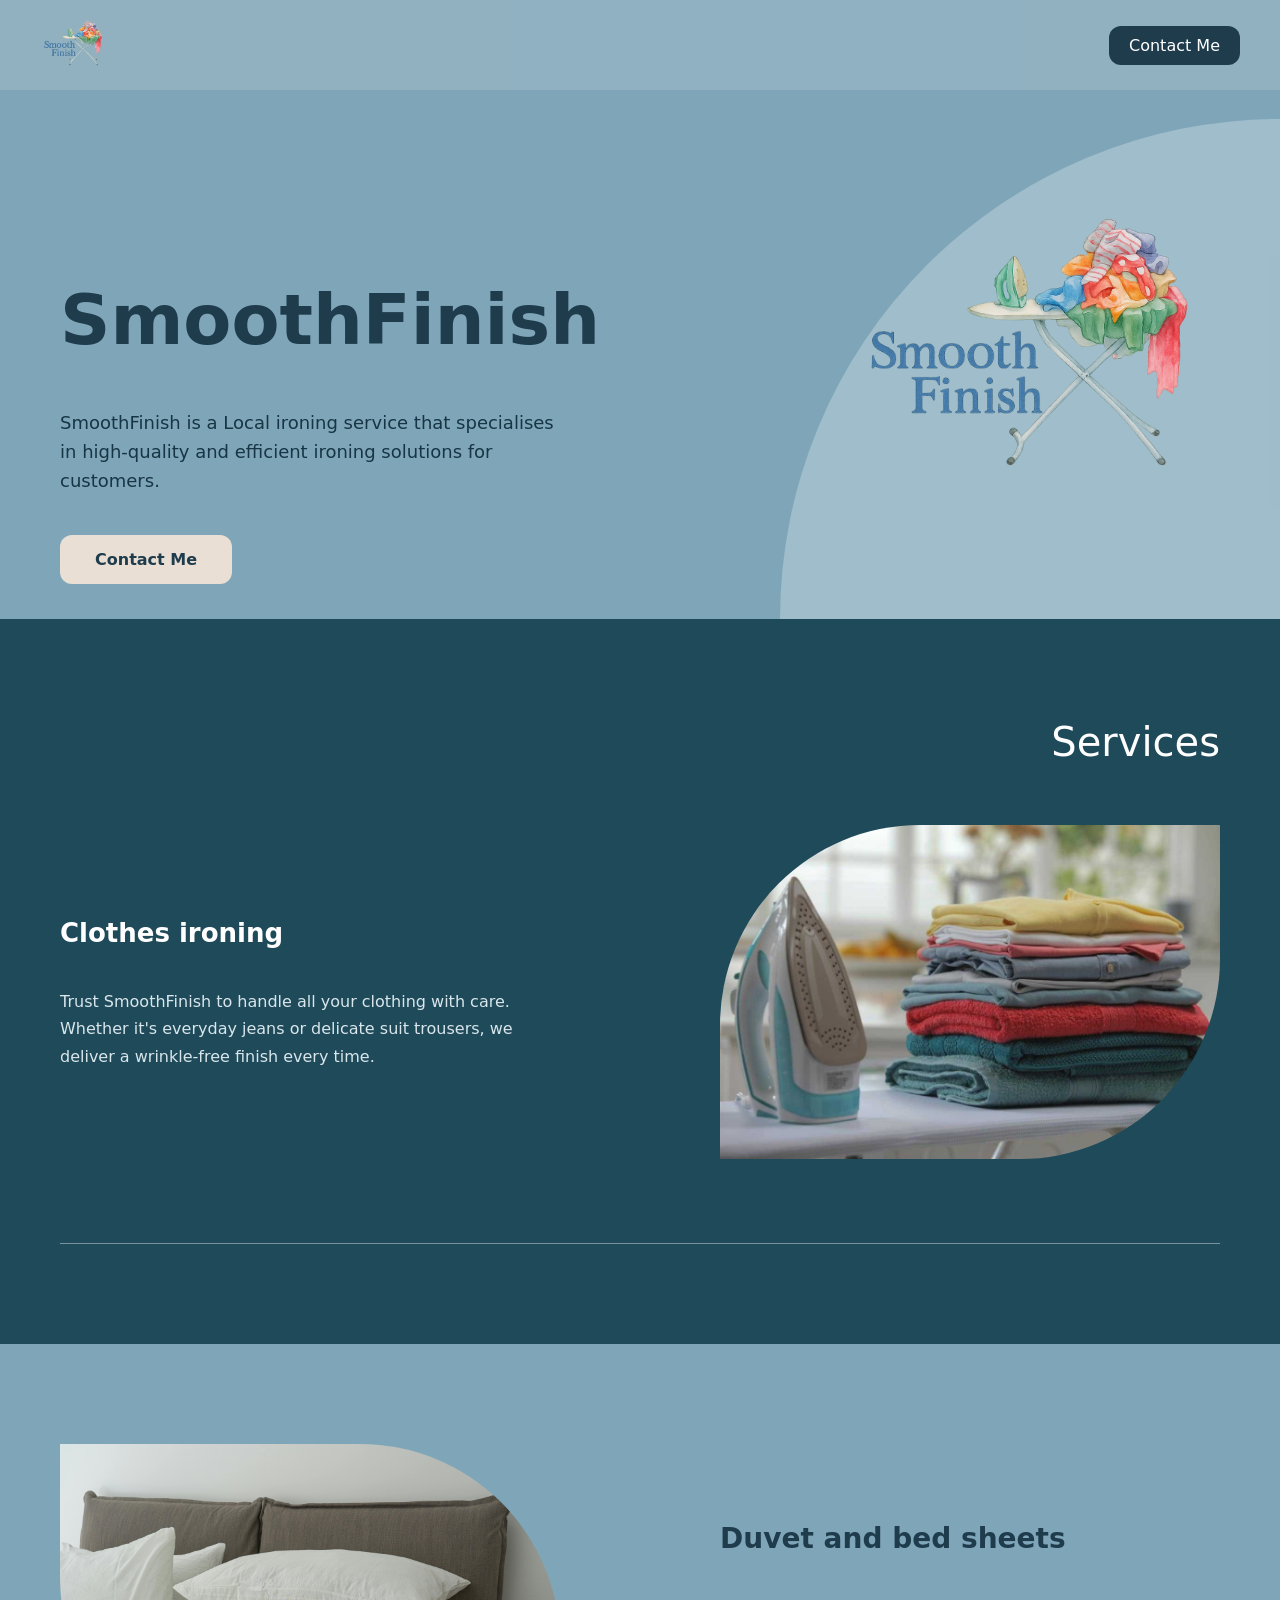
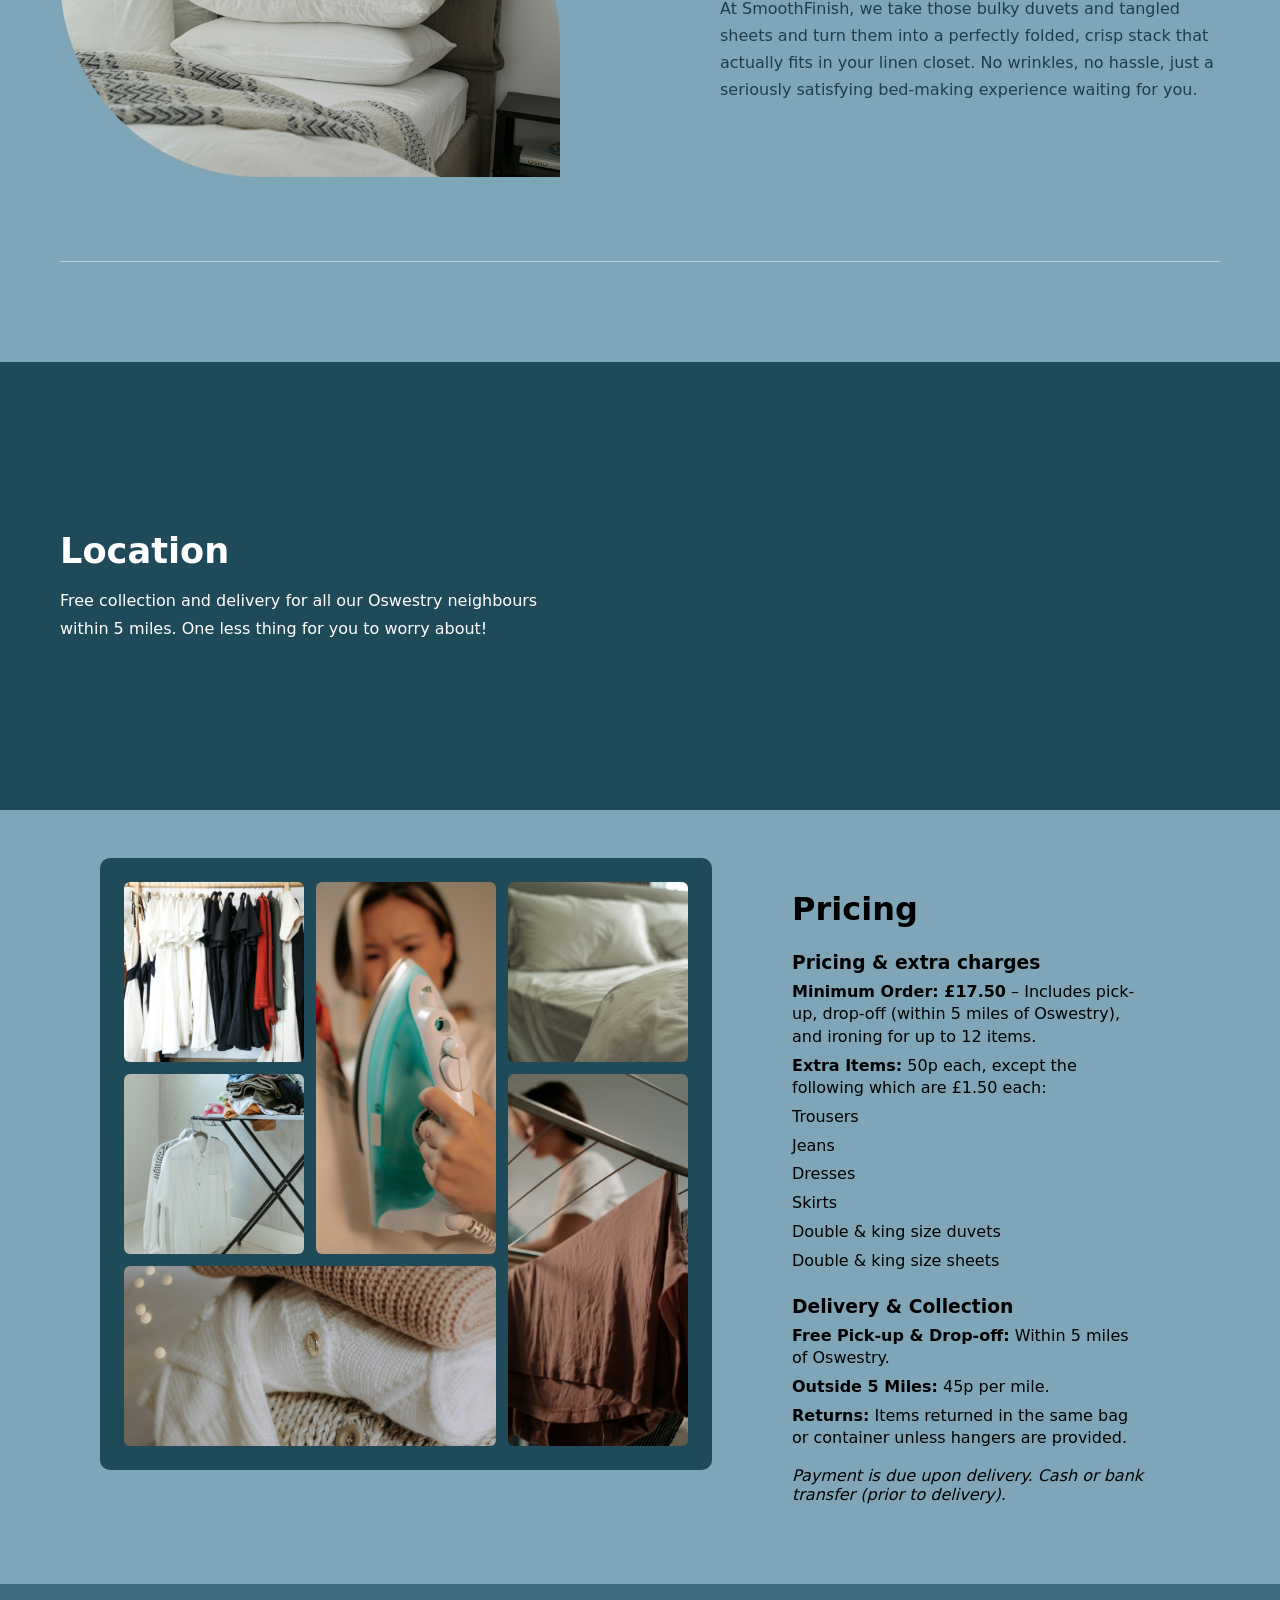
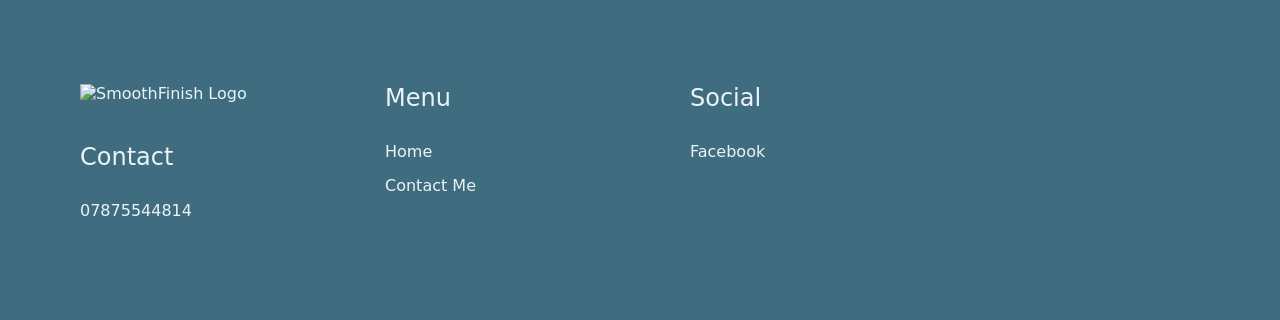
==== index.html @ 166f180a "Move website files to root for GitHub Pages" ====
<!DOCTYPE html>
<html lang="en">
<head>
    <meta charset="UTF-8">
    <title>SmoothFinish</title>
    <meta name="viewport" content="width=device-width, initial-scale=1.0">
    <link rel="stylesheet" href="style.css">
</head>
<body>
<header class="sticky-nav" id="mainNavbar">
        <div class="logo">
            <a href="index.html"><img src="images/Logo.png" alt="SmoothFinish Logo"></a>
        </div>
        <a href="contact.html" class="nav-btn">Contact Me</a>
    </header>

    <!-- Hero section -->
    <section class="hero">
        <!-- quarter‑circle at BOTTOM-RIGHT -->
        <div class="hero-quarter">
            <div class="quarter-bg"></div>
            <img src="images/Logo.png" alt="SmoothFinish icon" class="quarter-logo">
        </div>

        <!-- main content -->
        <div class="hero-content">
            <div class="hero-text">
                <h1>SmoothFinish</h1>
                <p>
                    SmoothFinish is a Local ironing service that specialises in
                    high-quality and efficient ironing solutions for customers.
                </p>
                <a href="contact.html" class="main-btn">Contact Me</a>
            </div>
            <div class="hero-image"></div>
        </div>
    </section>


<section class="services">

    <div class="services-header">
        <h2>Services</h2>
    </div>

    <div class="services-content">

        <div class="services-text">
            <h3>Clothes ironing</h3>
            <p>
                Trust SmoothFinish to handle all your clothing with care.
                Whether it's everyday jeans or delicate suit trousers,
                we deliver a wrinkle-free finish every time.
            </p>
        </div>

        <div class="services-image">
            <img src="images/ironing-your-clothes.jpg" alt="Folded Clothes">
        </div>

    </div>

    <div class="services-line"></div>

</section>
<section class="bedding">

    <div class="bedding-content">

        <div class="bedding-image">
            <img src="images/duvetsheets.jpg" alt="Duvet and Bed Sheets">
        </div>

        <div class="bedding-text">
            <h3>Duvet and bed sheets</h3>
            <p>
                At SmoothFinish, we take those bulky duvets and tangled sheets
                and turn them into a perfectly folded, crisp stack that actually
                fits in your linen closet. No wrinkles, no hassle, just a
                seriously satisfying bed-making experience waiting for you.
            </p>
        </div>

    </div>

    <div class="bedding-line"></div>

</section>
<section class="location-section">
  <div class="location-inner">
    <div class="location-content">
      <h2>Location</h2>
      <p>
        Free collection and delivery for all our Oswestry neighbours within 5 miles.
        One less thing for you to worry about!
      </p>
    </div>

    <div class="location-map">
      <iframe
        src="https://www.google.com/maps/embed?pb=!1m18!1m12!1m3!1d2421.676969221932!2d-3.060!3d52.861!2m3!1f0!2f0!3f0!3m2!1i1024!2i768!4f13.1!3m3!1m2!1s0x4865b4f0e0f0!2sSmoothFinish!5e0!3m2!1sen!2suk!4v000000000"
        allowfullscreen=""
        loading="lazy"
        referrerpolicy="no-referrer-when-downgrade">
      </iframe>
    </div>
  </div>
</section>
<section class="pricing-section">
  <div class="images-box">
    <div class="pricing-grid">
      <img src="images/hangingclothes.jpg" alt="">
      <img src="images/iron.jpg" alt="">
      <img src="images/bed.jpg" alt="">
      <img src="images/ironingboard.jpg" alt="">
      <img src="images/hanging.jpg" alt="">
      <img src="images/foldedsheets.jpg" alt="">
    </div>
  </div>

  <div class="pricing-box">
    <h2>Pricing</h2>

    <h3>Pricing & extra charges</h3>
    <ul>
      <li><strong>Minimum Order: £17.50</strong> – Includes pick-up, drop-off (within 5 miles of Oswestry), and ironing for up to 12 items.</li>
      <li><strong>Extra Items:</strong> 50p each, except the following which are £1.50 each:</li>
      <li>Trousers</li>
      <li>Jeans</li>
      <li>Dresses</li>
      <li>Skirts</li>
      <li>Double & king size duvets</li>
      <li>Double & king size sheets</li>
    </ul>

    <h3>Delivery & Collection</h3>
    <ul>
      <li><strong>Free Pick-up & Drop-off:</strong> Within 5 miles of Oswestry.</li>
      <li><strong>Outside 5 Miles:</strong> 45p per mile.</li>
      <li><strong>Returns:</strong> Items returned in the same bag or container unless hangers are provided.</li>
    </ul>

    <p class="payment-note">
      Payment is due upon delivery. Cash or bank transfer (prior to delivery).
    </p>
  </div>
</section>

<footer class="footer">

    <div class="footer-container">

        <!-- Column 1 -->
        <div class="footer-col">
            <img src="images/logo.png" alt="SmoothFinish Logo" class="footer-logo">
            <h3>Contact</h3>
            <p>07875544814</p>
        </div>

        <!-- Column 2 -->
        <div class="footer-col">
            <h3>Menu</h3>
            <a href="index.html">Home</a>
            <a href="contact.html">Contact Me</a>
        </div>

        <!-- Column 3 -->
        <div class="footer-col">
            <h3>Social</h3>
            <a href="https://www.facebook.com/profile.php?id=61587972356042">Facebook</a>
        </div>

    </div>

</footer>


 <script>
        (function() {
            const navbar = document.getElementById('mainNavbar');
            let lastScrollY = window.scrollY;
            let ticking = false;

            function updateNavbar() {
                const currentScrollY = window.scrollY;

                // Scrolling down & past a small threshold -> hide navbar
                if (currentScrollY > lastScrollY && currentScrollY > 60) {
                    navbar.classList.add('nav-hidden');
                } 
                // Scrolling up -> show navbar
                else if (currentScrollY < lastScrollY) {
                    navbar.classList.remove('nav-hidden');
                }

                // At the very top, ensure it's always visible
                if (currentScrollY <= 10) {
                    navbar.classList.remove('nav-hidden');
                }

                lastScrollY = currentScrollY;
                ticking = false;
            }

            window.addEventListener('scroll', function() {
                if (!ticking) {
                    window.requestAnimationFrame(updateNavbar);
                    ticking = true;
                }
            });

            // Initial call to set correct state
            updateNavbar();
        })();
    </script>
</body>
</html>
---- style.css ----
body {
    margin: 0;
    font-family: system-ui, -apple-system, 'Segoe UI', Roboto, sans-serif;
    overflow-x: hidden;
    width: 100%;
}

      /* reset & base */
        * {
            margin: 0;
            padding: 0;
            box-sizing: border-box;
        }

        body {
            font-family: system-ui, -apple-system, 'Segoe UI', Roboto, sans-serif;
            background: #d9e2e6;
            min-height: 200vh; /* provides scroll to demonstrate behavior */
        }

        /* ----- AUTO-HIDE STICKY NAVBAR (JS enhanced) ----- */
        .sticky-nav {
            display: flex;
            justify-content: space-between;
            align-items: center;
            padding: 10px 40px;
            background-color: rgba(127, 166, 184, 0.8); /* adjust 0.5 to your desired opacity */
            position: sticky;
            top: 0;
            z-index: 1000;
            width: 100%;
            transition: transform 0.3s ease;
        }

        /* hidden state – slide up out of view */
        .sticky-nav.nav-hidden {
            transform: translateY(-100%);
        }

        .logo img {
            height: 70px;
            display: block;
        }

        .nav-btn {
            background-color: #1f3c4d;
            color: white;
            padding: 10px 20px;
            border-radius: 12px;
            text-decoration: none;
            font-size: 16px;
            font-weight: 500;
            font-family: system-ui, -apple-system, 'Segoe UI', Roboto, sans-serif;
            transition: background 0.2s;
        }
        .nav-btn:hover {
            background-color: #14303e;
        }

        /* ----- HERO SECTION ----- */
        .hero {
            background-color: #7fa6b8;
            min-height: 20vh;
            position: relative;
            overflow: hidden;
            width: 100%;
            display: flex;
            flex-direction: column;
        }

        /* Hero content */
        .hero-content {
            display: flex;
            align-items: flex-start;
            justify-content: space-between;
            padding: 15% 60px 0 60px; /* increased to match logo vertical position */
            padding-bottom: 15px;
            flex: 1;
            width: 100%;
            position: relative;
            z-index: 5;
        }

        .hero-text {
            max-width: 500px;
            align-self: flex-start; /* ensure text stays at top regardless of zoom */
            margin-top: 0; /* remove any default margin */
            padding-bottom: 10px; /* add some breathing room below text */
        }

        .hero-text h1 {
            font-size: 70px;
            color: #1f3c4d;
            margin-bottom: 50px;
            line-height: 1.1;
        }

        .hero-text p {
            font-size: 18px;
            line-height: 1.6;
            color: #173544;
        }

        .main-btn {
            display: inline-block;
            margin-top: 40px;
            background-color: #e9dfd4;
            color: #1f3c4d;
            padding: 15px 35px;
            border-radius: 12px;
            text-decoration: none;
            font-weight: bold;
            transition: background 0.2s;
            margin-bottom: 10px;
        }
        .main-btn:hover {
            background-color: #ddd1c2;
        }

        /* ----- QUARTER CIRCLE at BOTTOM-RIGHT ----- */
        .hero-quarter {
            position: absolute;
            bottom: 0;
            right: 0;
            width: 500px;
            height: 500px;
            z-index: 2;
            pointer-events: none;
        }

        .hero-quarter .quarter-bg {
            position: absolute;
            bottom: 0;
            right: 0;
            width: 100%;
            height: 100%;
            background-color: rgba(255, 255, 255, 0.25);
            border-top-left-radius: 100%;
        }

        .hero-quarter .quarter-logo {
            position: absolute;
            top: 20%;
            left: 25%;
            transform: translate(-15%, -15%);
            width: 30vw; /* responsive to viewport width, scales with zoom */
            max-width: 400px; /* cap at original size */
            height: auto;
            z-index: 3;
            pointer-events: none;
        }

        /* hide original .hero-image */
        .hero-image {
            display: none;
        }

        /* responsive adjustments */
        @media (max-width: 1100px) {
            .hero-quarter {
                width: 400px;
                height: 400px;
            }
            .hero-quarter .quarter-logo {
                width: 100px;
                top: 28%;
                left: 28%;
                transform: translate(-10%, -10%);
            }
            .sticky-nav {
                padding: 20px 40px;
            }
        }

        @media (max-width: 800px) {
            .hero-content {
                flex-direction: column;
                padding: 0 30px;
                justify-content: center;
            }
            .hero-quarter {
                width: 300px;
                height: 300px;
            }
            .hero-quarter .quarter-logo {
                width: 80px;
                top: 30%;
                left: 30%;
            }
            .hero-text h1 {
                font-size: 50px;
            }
            .sticky-nav {
                padding: 15px 30px;
            }
        }

        @media (max-width: 500px) {
            .sticky-nav {
                padding: 8px 16px;
            }
            .sticky-nav .logo img {
                height: 50px; /* smaller logo */
            }
            .nav-btn {
                padding: 6px 12px;
                font-size: 14px;
            }
            .hero-content {
                padding: 0 20px;
            }
            .hero-text h1 {
                font-size: 40px;
            }
            .services-content,
            .bedding-content {
                flex-direction: column;
                gap: 30px;
            }
            /* hide service and bedding images on mobile */
            .services-image,
            .bedding-image {
                display: none !important;
            }
            /* hide all pricing grid images */
            .pricing-grid {
                display: none !important;
            }
        }

        @media (max-width: 700px) {
            .hero-quarter {
                opacity: 0.6;
            }
        }

/* ===== SERVICES SECTION ===== */

.services {
    background-color: #1f4a5a;
    padding: 100px 60px;
    color: white;
}

.services-header {
    display: flex;
    justify-content: flex-end;
    margin-bottom: 60px;
}

.services-header h2 {
    font-size: 40px;
    font-weight: 500;
}

.services-content {
    display: flex;
    align-items: center;
    justify-content: space-between;
    gap: 60px;
}

.services-text {
    max-width: 500px;
}

.services-text h3 {
    font-size: 26px;
    margin-bottom: 40px;
}

.services-text p {
    font-size: 16px;
    line-height: 1.7;
    color: #d9e6ec;
}

.services-image img {
    width: 500px;
    border-top-left-radius: 200px;
    border-bottom-right-radius: 200px;
}

.services-line {
    margin-top: 80px;
    height: 1px;
    background-color: rgba(255,255,255,0.4);
}

/* ===== BEDDING SECTION ===== */

.bedding {
    background-color: #7fa6b8;
    padding: 100px 60px;
    color: #1f3c4d;
}

.bedding-content {
    display: flex;
    align-items: center;
    justify-content: space-between;
    gap: 60px;
}

.bedding-image img {
    width: 500px;
    border-top-right-radius: 200px;
    border-bottom-left-radius: 200px;
}

.bedding-text {
    max-width: 500px;
}

.bedding-text h3 {
    font-size: 28px;
    margin-bottom: 40px;
}

.bedding-text p {
    font-size: 16px;
    line-height: 1.7;
}

.bedding-line {
    margin-top: 80px;
    height: 1px;
    background-color: rgba(255,255,255,0.5);

}

/* location section css*/
.location-section {
  background: #1f4a5a;
  color: #ffffff;
  padding: 4rem 60px; /* flush text to page edges */
}

.location-inner {
  display: flex;
  justify-content: space-between;
  align-items: center; /* vertically aligns the map */
  gap: 3rem;
}

.location-content {
  flex: 1;
  max-width: 480px;
  text-align: left; /* align text to left edge of its column */
}

.location-content h2 {
  font-size: 2.2rem;
  margin-bottom: 1rem;
  font-weight: 700;
}

.location-content p {
  font-size: 16px;
  line-height: 1.7;
}

/* Map box styled like the screenshot */
.location-map {
  width: 360px;
  height: 320px;
  flex-shrink: 0;
  display: flex;
  align-items: center;
}

.location-map iframe {
  width: 100%;
  height: 100%;
  border: 0;
  border-radius: 10px;
}

/* Responsive */
@media (max-width: 900px) {
  .location-inner {
    flex-direction: column;
    text-align: center;
  }

  .location-map {
    width: 100%;
    max-width: 500px;
    height: 300px;
  }
}
/* pricing section */
.pricing-section {
  display: flex;
  justify-content: center;
  align-items: flex-start;
  gap: 3rem;
  padding: 3rem 2rem;
  background: #7fa6b8;
  flex-wrap: wrap;
}


/* DARK BOX AROUND IMAGES */
.images-box {
  background: #1f4a5a; /* dark navy */
  padding: 1.5rem; /* more breathing room around images */
  border-radius: 10px;
  display: inline-block; /* makes the box hug the content */
}

/* UNEVEN GRID */
.pricing-grid {
  display: grid;
  grid-template-columns: repeat(3, 180px); /* larger cells */
  grid-auto-rows: 180px;
  gap: 12px;
}

.pricing-grid img {
  width: 100%;
  height: 100%;
  object-fit: cover;
  border-radius: 6px;
}

/* Make some images taller for uneven layout */
.pricing-grid img:nth-child(2),
.pricing-grid img:nth-child(5) {
  grid-row: span 2;
}
.pricing-grid img:nth-child(6) {
  grid-column: span 2;
}

/* LIGHT BOX FOR PRICING */
.pricing-box {
  padding: 2rem;
  border-radius: 10px;
  max-width: 420px;
}

.pricing-box h2 {
  font-size: 2rem;
  margin-bottom: 1rem;
}

.pricing-box h3 {
  margin-top: 1.5rem;
  margin-bottom: 0.5rem;
}

.pricing-box ul {
  list-style: none;
  padding: 0;
  margin: 0 0 1rem 0;
}

.pricing-box ul li {
  margin-bottom: 0.4rem;
  line-height: 1.4;
}

.payment-note {
  margin-top: 1rem;
  font-style: italic;
}

/* RESPONSIVE */
@media (max-width: 900px) {
  .pricing-section {
    flex-direction: column;
    align-items: center;
  }

  .pricing-grid {
    grid-template-columns: repeat(2, 120px);
  }
}

/* ===== FOOTER ===== */

.footer {
    background-color: #3f6c7f;
    padding: 100px 80px;
    color: #eaf4f8;
}

.footer-container {
    max-width: 1300px;
    margin: 0 auto;
    display: grid;
    grid-template-columns: repeat(4, 1fr);
    gap: 100px;
}

.footer-col h3 {
    font-size: 24px;
    margin-bottom: 30px;
    font-weight: 500;
}

.footer-col a {
    display: block;
    color: #eaf4f8;
    text-decoration: none;
    margin-bottom: 15px;
    font-size: 16px;
}

.footer-col a:hover {
    text-decoration: underline;
}

.footer-col p {
    font-size: 16px;
    margin-top: 10px;
}

.footer-logo {
    width: 80px;
    margin-bottom: 40px;
}

/* ========================================= */
/* ============ MOBILE CLEANUP ============= */
/* ========================================= */

@media (max-width: 768px) {

  /* ---------- HERO ---------- */
  .hero {
    min-height: auto;
    padding-bottom: 40px;
  }

  .hero-content {
    padding: 40px 20px;
  }

  .hero-text h1 {
    font-size: 38px;
    margin-bottom: 25px;
  }

  .hero-text p {
    font-size: 16px;
  }

  /* Hide decorative quarter circle + logo on mobile */
  .hero-quarter {
    display: none;
  }

  /* ---------- SERVICES ---------- */
  .services {
    padding: 60px 25px;
  }

  .services-content {
    flex-direction: column;
    gap: 30px;
  }

  /* Hide service image on mobile */
  .services-image {
    display: none;
  }

  .services-header {
    justify-content: flex-start;
    margin-bottom: 30px;
  }

  .services-header h2 {
    font-size: 30px;
  }

  /* ---------- BEDDING ---------- */
  .bedding {
    padding: 60px 25px;
  }

  .bedding-content {
    flex-direction: column;
    gap: 30px;
  }

  /* Hide bedding image on mobile */
  .bedding-image {
    display: none;
  }

  .bedding-text h3 {
    font-size: 22px;
  }

  /* ---------- LOCATION ---------- */
  .location-section {
    padding: 60px 25px;
  }

  .location-inner {
    flex-direction: column;
    gap: 30px;
  }

  .location-map {
    width: 100%;
    height: 250px;
  }

  .location-map iframe {
    width: 100%;
  }

  /* ---------- PRICING ---------- */
  .pricing-section {
    padding: 60px 25px;
    gap: 30px;
  }

  /* Completely hide image collage for clean mobile look */
  .images-box {
    display: none;
  }

  .pricing-box {
    max-width: 100%;
    padding: 0;
  }

  .pricing-box h2 {
    font-size: 28px;
  }

  /* ---------- GENERAL TEXT SPACING ---------- */
  p {
    font-size: 15px;
    line-height: 1.6;
  }

}@media (max-width: 900px) {

  .footer {
    padding: 60px 25px; /* reduce side padding */
  }

  .footer-container {
    grid-template-columns: 1fr; /* stack columns */
    gap: 40px;
  }

}
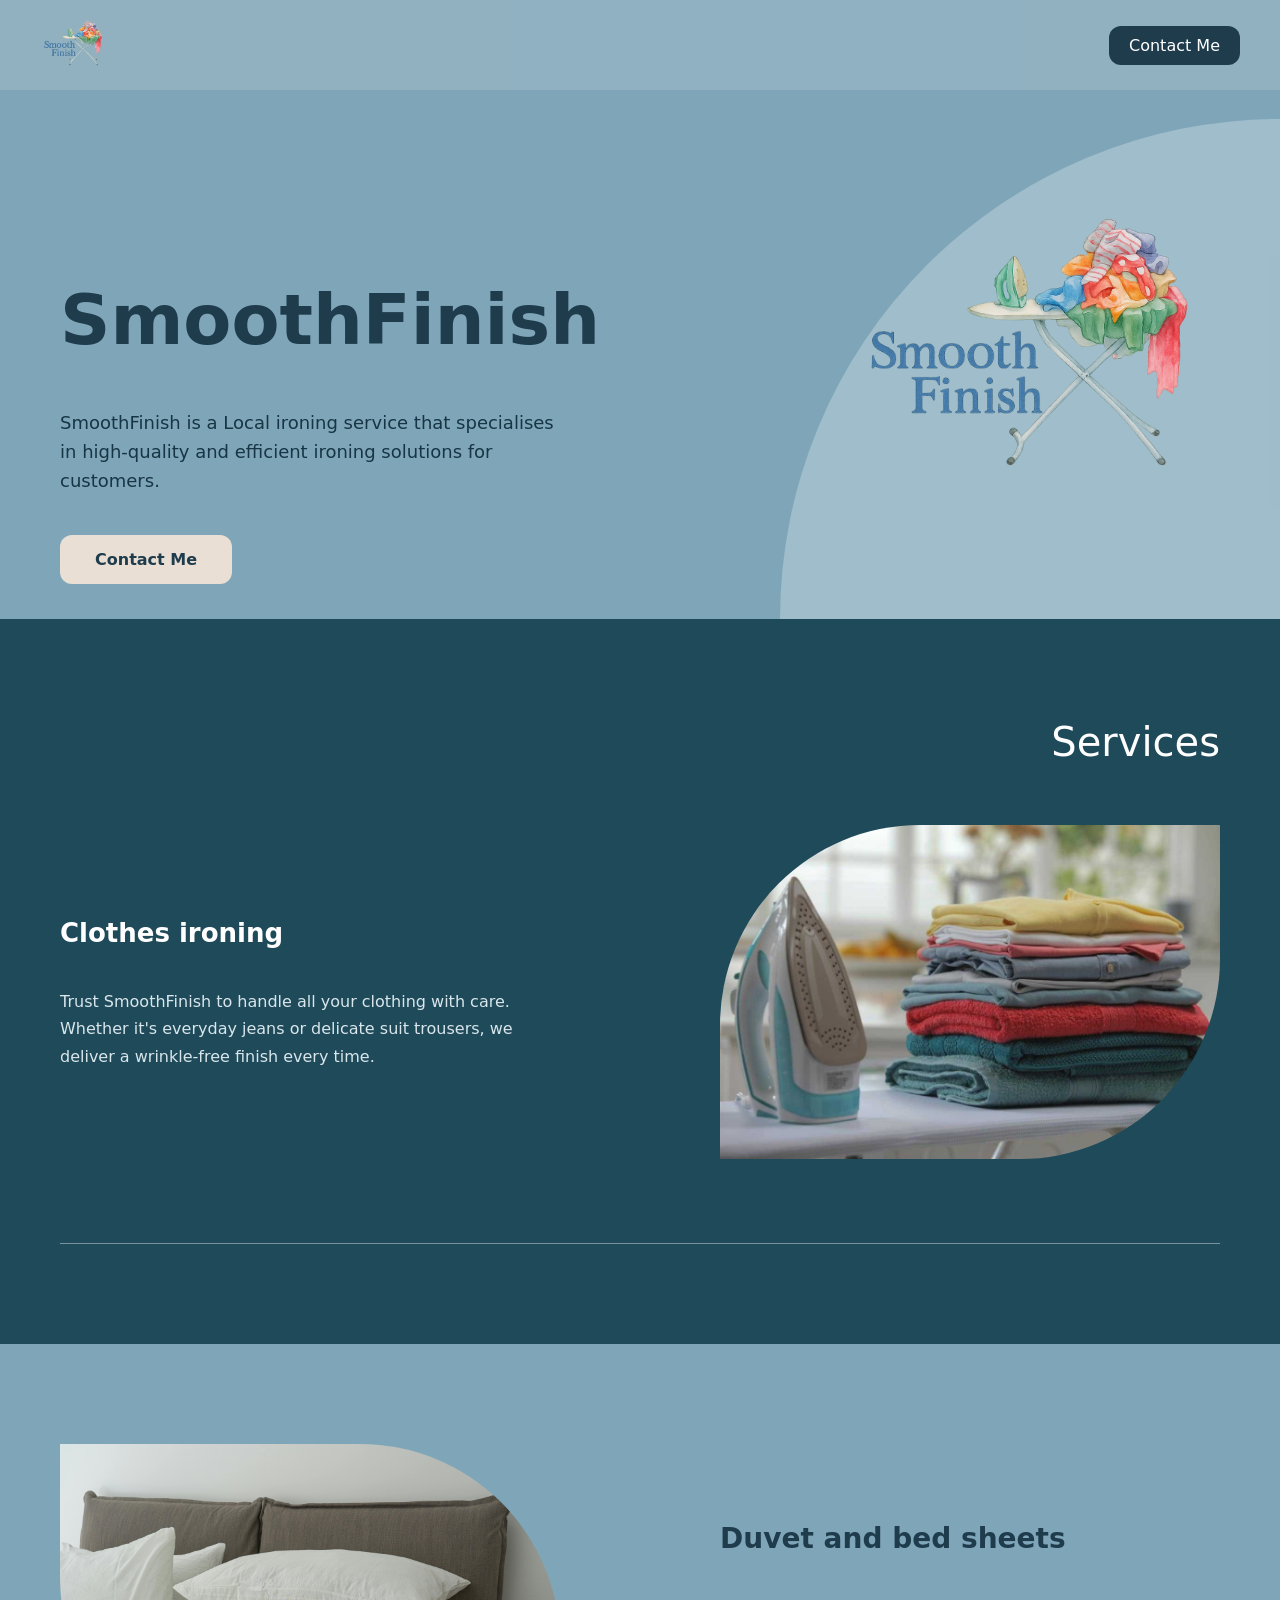
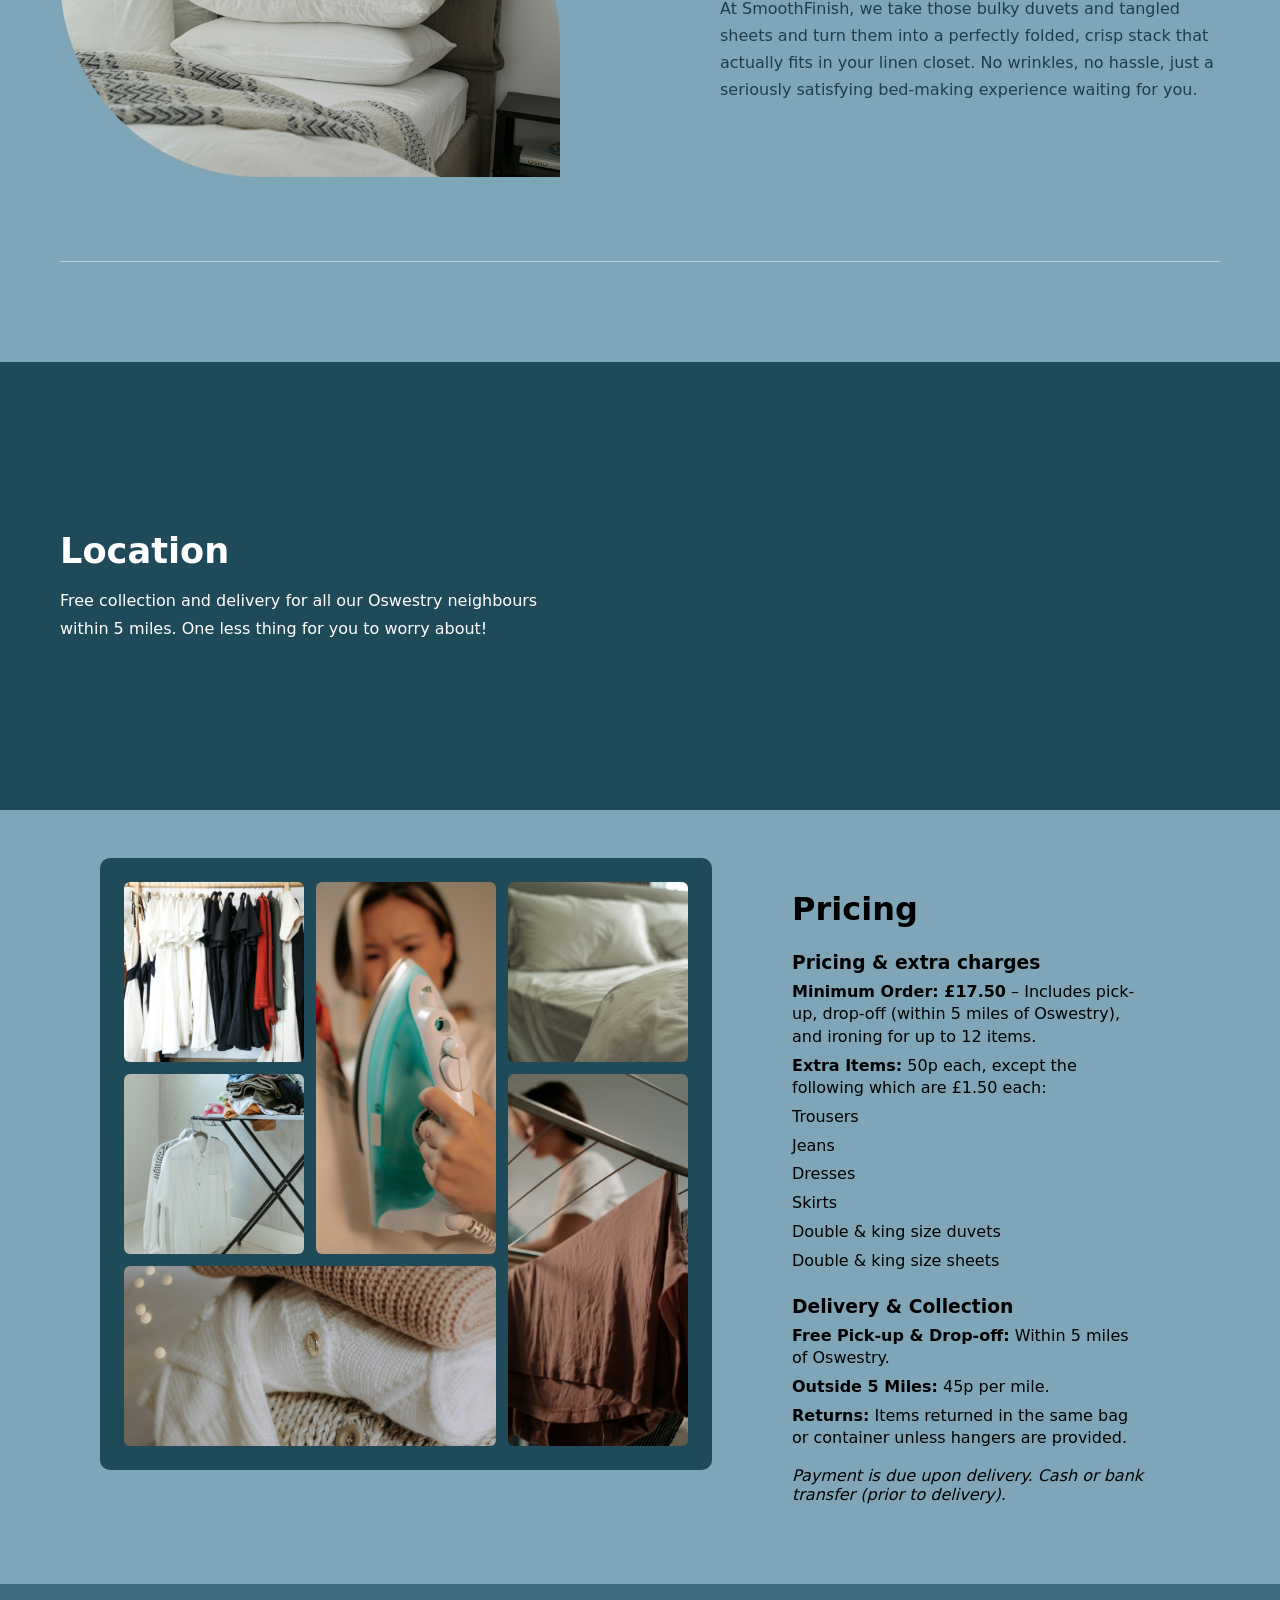
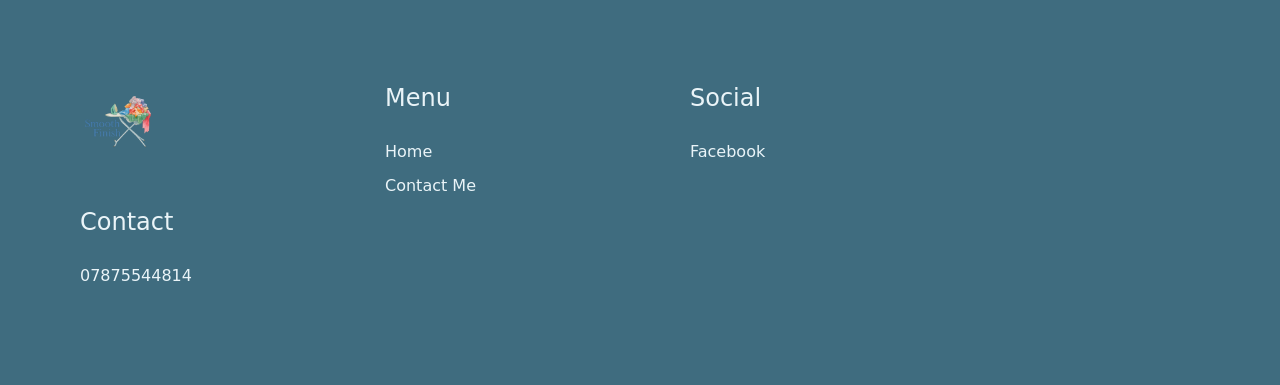
==== commit e2338820: "Update index.html" ====
--- a/index.html
+++ b/index.html
@@ -152,7 +152,7 @@
 
         <!-- Column 1 -->
         <div class="footer-col">
-            <img src="images/logo.png" alt="SmoothFinish Logo" class="footer-logo">
+            <img src="images/Logo.png" alt="SmoothFinish Logo" class="footer-logo">
             <h3>Contact</h3>
             <p>07875544814</p>
         </div>
@@ -214,4 +214,4 @@
         })();
     </script>
 </body>
-</html>+</html>
